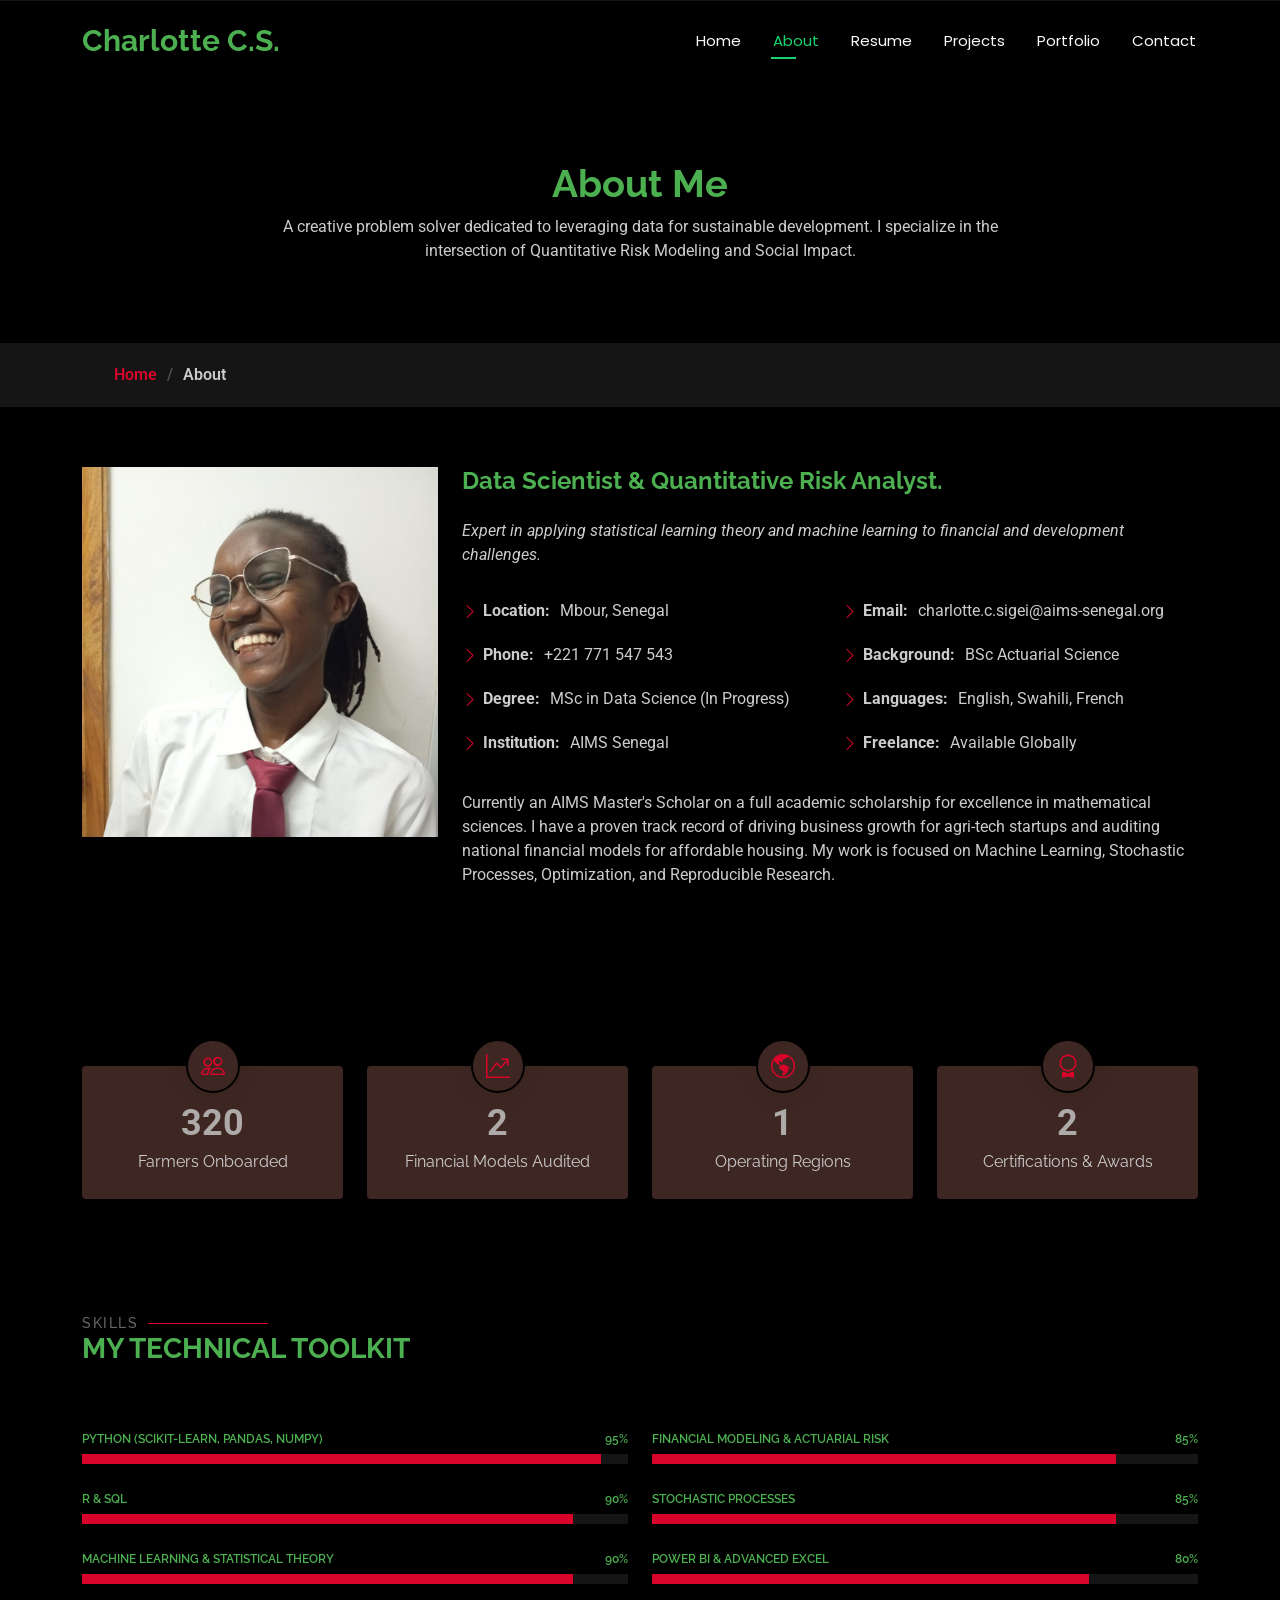
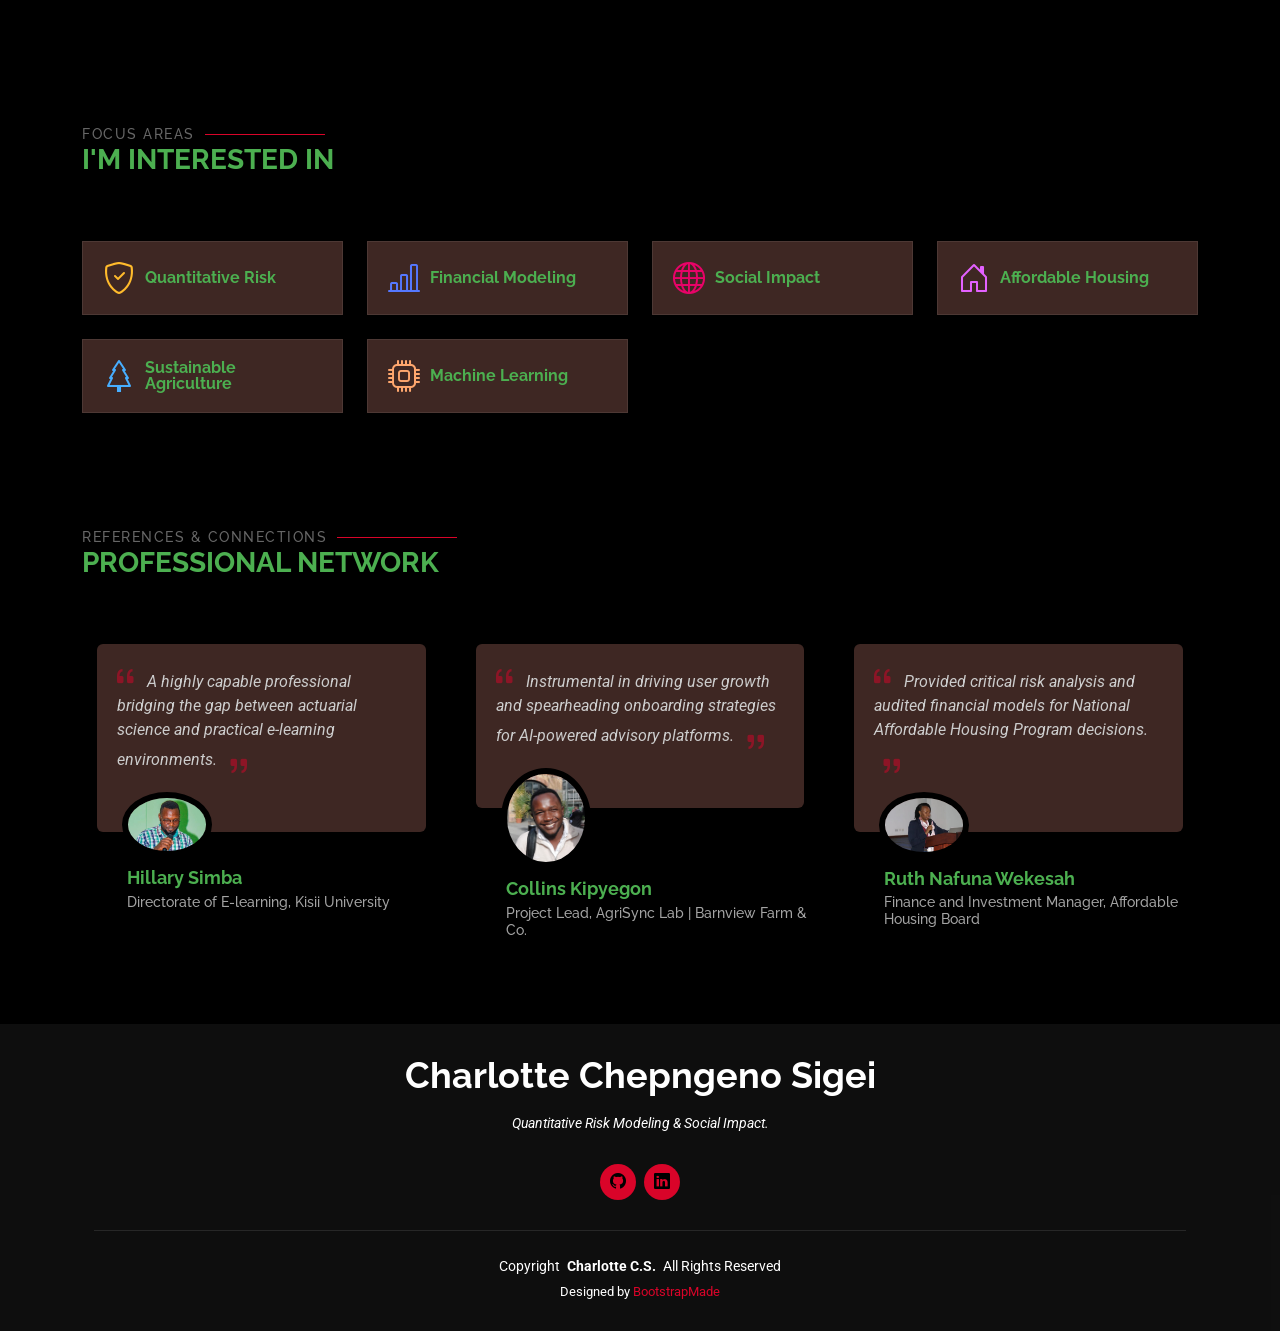
==== about.html @ 88899342 "Final portfolio deployment" ====
<!DOCTYPE html>
<html lang="en">

<head>
  <meta charset="utf-8">
  <meta content="width=device-width, initial-scale=1.0" name="viewport">
  <title>About - Charlotte Chepngeno Sigei</title>
  <meta name="description" content="Portfolio and resume of Charlotte Chepngeno Sigei. Quantitative Risk Modeling and Social Impact.">
  <meta name="keywords" content="Data Scientist, Quantitative Risk Analyst, Actuarial Professional, AIMS, Machine Learning">

  <link href="assets/img/favicon.png" rel="icon">
  <link href="assets/img/apple-touch-icon.png" rel="apple-touch-icon">

  <link href="https://fonts.googleapis.com" rel="preconnect">
  <link href="https://fonts.gstatic.com" rel="preconnect" crossorigin>
  <link href="https://fonts.googleapis.com/css2?family=Roboto:ital,wght@0,100;0,300;0,400;0,500;0,700;0,900;1,100;1,300;1,400;1,500;1,700;1,900&family=Poppins:ital,wght@0,100;0,200;0,300;0,400;0,500;0,600;0,700;0,800;0,900;1,100;1,200;1,300;1,400;1,500;1,600;1,700;1,800;1,900&family=Raleway:ital,wght@0,100;0,200;0,300;0,400;0,500;0,600;0,700;0,800;0,900;1,100;1,200;1,300;1,400;1,500;1,600;1,700;1,800;1,900&display=swap" rel="stylesheet">

  <link href="assets/vendor/bootstrap/css/bootstrap.min.css" rel="stylesheet">
  <link href="assets/vendor/bootstrap-icons/bootstrap-icons.css" rel="stylesheet">
  <link href="assets/vendor/aos/aos.css" rel="stylesheet">
  <link href="assets/vendor/swiper/swiper-bundle.min.css" rel="stylesheet">
  <link href="assets/vendor/glightbox/css/glightbox.min.css" rel="stylesheet">

  <link href="assets/css/main.css" rel="stylesheet">
</head>

<body class="about-page">

  <header id="header" class="header d-flex align-items-center fixed-top">
    <div class="container-fluid container-xl position-relative d-flex align-items-center justify-content-between">

      <a href="index.html" class="logo d-flex align-items-center">
        <h1 class="sitename">Charlotte C.S.</h1>
      </a>

      <nav id="navmenu" class="navmenu">
        <ul>
          <li><a href="index.html">Home</a></li>
          <li><a href="about.html" class="active">About</a></li>
          <li><a href="resume.html">Resume</a></li>
          <li><a href="services.html">Projects</a></li>
          <li><a href="portfolio.html">Portfolio</a></li>
          <li><a href="contact.html">Contact</a></li>
        </ul>
        <i class="mobile-nav-toggle d-xl-none bi bi-list"></i>
      </nav>

    </div>
  </header>

  <main class="main">

    <div class="page-title" data-aos="fade">
      <div class="heading">
        <div class="container">
          <div class="row d-flex justify-content-center text-center">
            <div class="col-lg-8">
              <h1>About Me</h1>
              <p class="mb-0">A creative problem solver dedicated to leveraging data for sustainable development. I specialize in the intersection of Quantitative Risk Modeling and Social Impact.</p>
            </div>
          </div>
        </div>
      </div>
      <nav class="breadcrumbs">
        <div class="container">
          <ol>
            <li><a href="index.html">Home</a></li>
            <li class="current">About</li>
          </ol>
        </div>
      </nav>
    </div><section id="about" class="about section">

      <div class="container" data-aos="fade-up" data-aos-delay="100">

        <div class="row gy-4 justify-content-center">
          <div class="col-lg-4">
            <img src="assets/img/profile.jpeg" class="img-fluid" alt="Charlotte Chepngeno Sigei">
          </div>
          <div class="col-lg-8 content">
            <h2>Data Scientist &amp; Quantitative Risk Analyst.</h2>
            <p class="fst-italic py-3">
              Expert in applying statistical learning theory and machine learning to financial and development challenges.
            </p>
            <div class="row">
              <div class="col-lg-6">
                <ul>
                  <li><i class="bi bi-chevron-right"></i> <strong>Location:</strong> <span>Mbour, Senegal</span></li>
                  <li><i class="bi bi-chevron-right"></i> <strong>Phone:</strong> <span>+221 771 547 543</span></li>
                  <li><i class="bi bi-chevron-right"></i> <strong>Degree:</strong> <span>MSc in Data Science (In Progress)</span></li>
                  <li><i class="bi bi-chevron-right"></i> <strong>Institution:</strong> <span>AIMS Senegal</span></li>
                </ul>
              </div>
              <div class="col-lg-6">
                <ul>
                  <li><i class="bi bi-chevron-right"></i> <strong>Email:</strong> <span>charlotte.c.sigei@aims-senegal.org</span></li>
                  <li><i class="bi bi-chevron-right"></i> <strong>Background:</strong> <span>BSc Actuarial Science</span></li>
                  <li><i class="bi bi-chevron-right"></i> <strong>Languages:</strong> <span>English, Swahili, French</span></li>
                  <li><i class="bi bi-chevron-right"></i> <strong>Freelance:</strong> <span>Available Globally</span></li>
                </ul>
              </div>
            </div>
            <p class="py-3">
              Currently an AIMS Master's Scholar on a full academic scholarship for excellence in mathematical sciences. I have a proven track record of driving business growth for agri-tech startups and auditing national financial models for affordable housing. My work is focused on Machine Learning, Stochastic Processes, Optimization, and Reproducible Research.
            </p>
          </div>
        </div>

      </div>

    </section><section id="stats" class="stats section">

      <div class="container" data-aos="fade-up" data-aos-delay="100">

        <div class="row gy-4">

          <div class="col-lg-3 col-md-6 d-flex flex-column align-items-center">
            <i class="bi bi-people"></i>
            <div class="stats-item">
              <span data-purecounter-start="0" data-purecounter-end="450" data-purecounter-duration="1" class="purecounter"></span>
              <p>Farmers Onboarded</p>
            </div>
          </div><div class="col-lg-3 col-md-6 d-flex flex-column align-items-center">
            <i class="bi bi-graph-up-arrow"></i>
            <div class="stats-item">
              <span data-purecounter-start="0" data-purecounter-end="3" data-purecounter-duration="1" class="purecounter"></span>
              <p>Financial Models Audited</p>
            </div>
          </div><div class="col-lg-3 col-md-6 d-flex flex-column align-items-center">
            <i class="bi bi-globe-americas"></i>
            <div class="stats-item">
              <span data-purecounter-start="0" data-purecounter-end="2" data-purecounter-duration="1" class="purecounter"></span>
              <p>Operating Regions</p>
            </div>
          </div><div class="col-lg-3 col-md-6 d-flex flex-column align-items-center">
            <i class="bi bi-award"></i>
            <div class="stats-item">
              <span data-purecounter-start="0" data-purecounter-end="3" data-purecounter-duration="1" class="purecounter"></span>
              <p>Certifications & Awards</p>
            </div>
          </div></div>

      </div>

    </section><section id="skills" class="skills section">

      <div class="container section-title" data-aos="fade-up">
        <h2>Skills</h2>
        <div><span>My Technical</span> <span class="description-title">Toolkit</span></div>
      </div><div class="container" data-aos="fade-up" data-aos-delay="100">

        <div class="row skills-content skills-animation">

          <div class="col-lg-6">

            <div class="progress">
              <span class="skill"><span>Python (Scikit-learn, Pandas, NumPy)</span> <i class="val">95%</i></span>
              <div class="progress-bar-wrap">
                <div class="progress-bar" role="progressbar" aria-valuenow="95" aria-valuemin="0" aria-valuemax="100"></div>
              </div>
            </div><div class="progress">
              <span class="skill"><span>R & SQL</span> <i class="val">90%</i></span>
              <div class="progress-bar-wrap">
                <div class="progress-bar" role="progressbar" aria-valuenow="90" aria-valuemin="0" aria-valuemax="100"></div>
              </div>
            </div><div class="progress">
              <span class="skill"><span>Machine Learning & Statistical Theory</span> <i class="val">90%</i></span>
              <div class="progress-bar-wrap">
                <div class="progress-bar" role="progressbar" aria-valuenow="90" aria-valuemin="0" aria-valuemax="100"></div>
              </div>
            </div></div>

          <div class="col-lg-6">

            <div class="progress">
              <span class="skill"><span>Financial Modeling & Actuarial Risk</span> <i class="val">85%</i></span>
              <div class="progress-bar-wrap">
                <div class="progress-bar" role="progressbar" aria-valuenow="85" aria-valuemin="0" aria-valuemax="100"></div>
              </div>
            </div><div class="progress">
              <span class="skill"><span>Stochastic Processes</span> <i class="val">85%</i></span>
              <div class="progress-bar-wrap">
                <div class="progress-bar" role="progressbar" aria-valuenow="85" aria-valuemin="0" aria-valuemax="100"></div>
              </div>
            </div><div class="progress">
              <span class="skill"><span>Power BI & Advanced Excel</span> <i class="val">80%</i></span>
              <div class="progress-bar-wrap">
                <div class="progress-bar" role="progressbar" aria-valuenow="80" aria-valuemin="0" aria-valuemax="100"></div>
              </div>
            </div></div>

        </div>

      </div>

    </section><section id="interests" class="interests section">

      <div class="container section-title" data-aos="fade-up">
        <h2>Focus Areas</h2>
        <div><span>I'm</span> <span class="description-title">interested in</span></div>
      </div><div class="container">

        <div class="row gy-4">

          <div class="col-lg-3 col-md-4" data-aos="fade-up" data-aos-delay="100">
            <div class="features-item">
              <i class="bi bi-shield-check" style="color: #ffbb2c;"></i>
              <h3>Quantitative Risk</h3>
            </div>
          </div><div class="col-lg-3 col-md-4" data-aos="fade-up" data-aos-delay="200">
            <div class="features-item">
              <i class="bi bi-bar-chart-line" style="color: #5578ff;"></i>
              <h3>Financial Modeling</h3>
            </div>
          </div><div class="col-lg-3 col-md-4" data-aos="fade-up" data-aos-delay="300">
            <div class="features-item">
              <i class="bi bi-globe" style="color: #e80368;"></i>
              <h3>Social Impact</h3>
            </div>
          </div><div class="col-lg-3 col-md-4" data-aos="fade-up" data-aos-delay="400">
            <div class="features-item">
              <i class="bi bi-house-door" style="color: #e361ff;"></i>
              <h3>Affordable Housing</h3>
            </div>
          </div><div class="col-lg-3 col-md-4" data-aos="fade-up" data-aos-delay="500">
            <div class="features-item">
              <i class="bi bi-tree" style="color: #47aeff;"></i>
              <h3>Sustainable Agriculture</h3>
            </div>
          </div><div class="col-lg-3 col-md-4" data-aos="fade-up" data-aos-delay="600">
            <div class="features-item">
              <i class="bi bi-cpu" style="color: #ffa76e;"></i>
              <h3>Machine Learning</h3>
            </div>
          </div></div>

      </div>

    </section><section id="testimonials" class="testimonials section">

      <div class="container section-title" data-aos="fade-up">
        <h2>References & Connections</h2>
        <div><span>Professional</span> <span class="description-title">Network</span></div>
      </div><div class="container" data-aos="fade-up" data-aos-delay="100">

        <div class="swiper init-swiper" data-speed="600" data-delay="5000">
          <script type="application/json" class="swiper-config">
            {
              "loop": true,
              "speed": 600,
              "autoplay": {
                "delay": 5000
              },
              "slidesPerView": "auto",
              "pagination": {
                "el": ".swiper-pagination",
                "type": "bullets",
                "clickable": true
              },
              "breakpoints": {
                "320": {
                  "slidesPerView": 1,
                  "spaceBetween": 40
                },
                "1200": {
                  "slidesPerView": 3,
                  "spaceBetween": 20
                }
              }
            }
          </script>
          <div class="swiper-wrapper">

            <div class="swiper-slide">
              <div class="testimonial-item">
                <p>
                  <i class=" bi bi-quote quote-icon-left"></i>
                  <span>A highly capable professional bridging the gap between actuarial science and practical e-learning environments.</span>
                  <i class="bi bi-quote quote-icon-right"></i>
                </p>
                <img src="assets/img/person/person-m-9.jpeg" class="testimonial-img" alt="">
                <h3>Hillary Simba</h3>
                <h4>Directorate of E-learning, Kisii University</h4>
              </div>
            </div><div class="swiper-slide">
              <div class="testimonial-item">
                <p>
                  <i class="bi bi-quote quote-icon-left"></i>
                  <span>Instrumental in driving user growth and spearheading onboarding strategies for AI-powered advisory platforms.</span>
                  <i class="bi bi-quote quote-icon-right"></i>
                </p>
                <img src="assets/img/person/person-m-12.jpeg" class="testimonial-img" alt="">
                <h3>Collins Kipyegon</h3>
                <h4>Project Lead, AgriSync Lab | Barnview Farm & Co.</h4>
              </div>
            </div><div class="swiper-slide">
              <div class="testimonial-item">
                <p>
                  <i class="bi bi-quote quote-icon-left"></i>
                  <span>Provided critical risk analysis and audited financial models for National Affordable Housing Program decisions.</span>
                  <i class="bi bi-quote quote-icon-right"></i>
                </p>
                <img src="assets/img/person/person-f-5.jpeg" class="testimonial-img" alt="">
                <h3>Ruth Nafuna Wekesah</h3>
                <h4>Finance and Investment Manager, Affordable Housing Board</h4>
              </div>
            </div></div>
          <div class="swiper-pagination"></div>
        </div>

      </div>

    </section></main>

  <footer id="footer" class="footer dark-background">
    <div class="container">
      <h3 class="sitename">Charlotte Chepngeno Sigei</h3>
      <p>Quantitative Risk Modeling & Social Impact.</p>
      <div class="social-links d-flex justify-content-center">
        <a href="https://github.com/Ccspoet"><i class="bi bi-github"></i></a>
        <a href="https://www.linkedin.com/in/charlotte-sigey-aa377a254/"><i class="bi bi-linkedin"></i></a>
      </div>
      <div class="container">
        <div class="copyright">
          <span>Copyright</span> <strong class="px-1 sitename">Charlotte C.S.</strong> <span>All Rights Reserved</span>
        </div>
        <div class="credits">
          Designed by <a href="https://bootstrapmade.com/">BootstrapMade</a>
        </div>
      </div>
    </div>
  </footer>

  <a href="#" id="scroll-top" class="scroll-top d-flex align-items-center justify-content-center"><i class="bi bi-arrow-up-short"></i></a>

  <div id="preloader"></div>

  <script src="assets/vendor/bootstrap/js/bootstrap.bundle.min.js"></script>
  <script src="assets/vendor/php-email-form/validate.js"></script>
  <script src="assets/vendor/aos/aos.js"></script>
  <script src="assets/vendor/typed.js/typed.umd.js"></script>
  <script src="assets/vendor/purecounter/purecounter_vanilla.js"></script>
  <script src="assets/vendor/waypoints/noframework.waypoints.js"></script>
  <script src="assets/vendor/swiper/swiper-bundle.min.js"></script>
  <script src="assets/vendor/glightbox/js/glightbox.min.js"></script>
  <script src="assets/vendor/imagesloaded/imagesloaded.pkgd.min.js"></script>
  <script src="assets/vendor/isotope-layout/isotope.pkgd.min.js"></script>

  <script src="assets/js/main.js"></script>

</body>

</html>
---- assets/css/main.css ----
/**
* Template Name: Personal
* Template URL: https://bootstrapmade.com/personal-free-resume-bootstrap-template/
* Updated: Mar 05 2025 with Bootstrap v5.3.3
* Author: BootstrapMade.com
* License: https://bootstrapmade.com/license/
*/

/*--------------------------------------------------------------
# Font & Color Variables
# Help: https://bootstrapmade.com/color-system/
--------------------------------------------------------------*/
/* Fonts */
:root {
  --default-font: "Roboto",  system-ui, -apple-system, "Segoe UI", Roboto, "Helvetica Neue", Arial, "Noto Sans", "Liberation Sans", sans-serif, "Apple Color Emoji", "Segoe UI Emoji", "Segoe UI Symbol", "Noto Color Emoji";
  --heading-font: "Raleway",  sans-serif;
  --nav-font: "Poppins",  sans-serif;
}

/* Global Colors - The following color variables are used throughout the website. Updating them here will change the color scheme of the entire website */
:root { 
  --background-color: #000000; /* Black: Deep background for the entire site */
  --default-color: #cccccc; /* Light Grey: Crisp, readable paragraph text */
  --heading-color: #4caf50; /* Green: Vibrant titles and subheadings */
  --accent-color: #d90429; /* Red: High-energy color for links, icons, and buttons */
  --surface-color: #3e2723; /* Dark Brown: Earthy background for boxed elements and cards */
  --contrast-color: #000000; /* Black: Ensures text inside your red buttons is readable */
}

/* Nav Menu Colors - The following color variables are used specifically for the navigation menu. They are separate from the global colors to allow for more customization options */
:root {
  --nav-color: #fafafa;  /* The default color of the main navmenu links */
  --nav-hover-color: #18d26e; /* Applied to main navmenu links when they are hovered over or active */
  --nav-mobile-background-color: #1a1a1a; /* Used as the background color for mobile navigation menu */
  --nav-dropdown-background-color: #1a1a1a; /* Used as the background color for dropdown items that appear when hovering over primary navigation items */
  --nav-dropdown-color: #fafafa; /* Used for navigation links of the dropdown items in the navigation menu. */
  --nav-dropdown-hover-color: #18d26e; /* Similar to --nav-hover-color, this color is applied to dropdown navigation links when they are hovered over. */
}

/* Color Presets - These classes override global colors when applied to any section or element, providing reuse of the sam color scheme. */

.light-background {
  --background-color: #1a1a1a;
  --surface-color: #343434;
}

.dark-background {
  --background-color: rgba(15, 15, 15, 0.975);
  --default-color: #ffffff;
  --heading-color: #ffffff;
  --surface-color: #292929f9;
  --contrast-color: #000000;
}

/* Smooth scroll */
:root {
  scroll-behavior: smooth;
}

/*--------------------------------------------------------------
# General Styling & Shared Classes
--------------------------------------------------------------*/
body {
  color: var(--default-color);
  background-color: var(--background-color);
  font-family: var(--default-font);
}

a {
  color: var(--accent-color);
  text-decoration: none;
  transition: 0.3s;
}

a:hover {
  color: color-mix(in srgb, var(--accent-color), transparent 25%);
  text-decoration: none;
}

h1,
h2,
h3,
h4,
h5,
h6 {
  color: var(--heading-color);
  font-family: var(--heading-font);
}

/* PHP Email Form Messages
------------------------------*/
.php-email-form .error-message {
  display: none;
  background: #df1529;
  color: #ffffff;
  text-align: left;
  padding: 15px;
  margin-bottom: 24px;
  font-weight: 600;
}

.php-email-form .sent-message {
  display: none;
  color: #ffffff;
  background: #059652;
  text-align: center;
  padding: 15px;
  margin-bottom: 24px;
  font-weight: 600;
}

.php-email-form .loading {
  display: none;
  background: var(--surface-color);
  text-align: center;
  padding: 15px;
  margin-bottom: 24px;
}

.php-email-form .loading:before {
  content: "";
  display: inline-block;
  border-radius: 50%;
  width: 24px;
  height: 24px;
  margin: 0 10px -6px 0;
  border: 3px solid var(--accent-color);
  border-top-color: var(--surface-color);
  animation: php-email-form-loading 1s linear infinite;
}

@keyframes php-email-form-loading {
  0% {
    transform: rotate(0deg);
  }

  100% {
    transform: rotate(360deg);
  }
}

/*--------------------------------------------------------------
# Global Header
--------------------------------------------------------------*/
.header {
  --background-color: rgba(0, 0, 0, 0);
  color: var(--default-color);
  background-color: var(--background-color);
  padding: 15px 0;
  transition: all 0.5s;
  z-index: 997;
}

.header .logo {
  line-height: 1;
}

.header .logo img {
  max-height: 32px;
  margin-right: 8px;
}

.header .logo h1 {
  font-size: 30px;
  margin: 0;
  font-weight: 700;
  color: var(--heading-color);
}

.scrolled .header {
  box-shadow: 0px 0 18px rgba(0, 0, 0, 0.1);
}

/* Global Header on Scroll
------------------------------*/
.scrolled .header {
  --background-color: rgba(0, 0, 0, 0.8);
}

/*--------------------------------------------------------------
# Navigation Menu
--------------------------------------------------------------*/
/* Desktop Navigation */
@media (min-width: 1200px) {
  .navmenu {
    padding: 0;
  }

  .navmenu ul {
    margin: 0;
    padding: 0;
    display: flex;
    list-style: none;
    align-items: center;
  }

  .navmenu li {
    position: relative;
  }

  .navmenu>ul>li {
    white-space: nowrap;
    padding: 15px 14px;
  }

  .navmenu>ul>li:last-child {
    padding-right: 0;
  }

  .navmenu a,
  .navmenu a:focus {
    color: var(--nav-color);
    font-size: 15px;
    padding: 0 2px;
    font-family: var(--nav-font);
    font-weight: 400;
    display: flex;
    align-items: center;
    justify-content: space-between;
    white-space: nowrap;
    transition: 0.3s;
    position: relative;
  }

  .navmenu a i,
  .navmenu a:focus i {
    font-size: 12px;
    line-height: 0;
    margin-left: 5px;
    transition: 0.3s;
  }

  .navmenu>ul>li>a:before {
    content: "";
    position: absolute;
    height: 2px;
    bottom: -6px;
    left: 0;
    background-color: var(--nav-hover-color);
    visibility: hidden;
    width: 0px;
    transition: all 0.3s ease-in-out 0s;
  }

  .navmenu a:hover:before,
  .navmenu li:hover>a:before,
  .navmenu .active:before {
    visibility: visible;
    width: 25px;
  }

  .navmenu li:hover>a,
  .navmenu .active,
  .navmenu .active:focus {
    color: var(--nav-hover-color);
  }

  .navmenu .dropdown ul {
    margin: 0;
    padding: 10px 0;
    background: var(--nav-dropdown-background-color);
    display: block;
    position: absolute;
    visibility: hidden;
    left: 14px;
    top: 130%;
    opacity: 0;
    transition: 0.3s;
    border-radius: 4px;
    z-index: 99;
    box-shadow: 0px 0px 30px rgba(0, 0, 0, 0.1);
  }

  .navmenu .dropdown ul li {
    min-width: 200px;
  }

  .navmenu .dropdown ul a {
    padding: 10px 20px;
    font-size: 15px;
    text-transform: none;
    color: var(--nav-dropdown-color);
  }

  .navmenu .dropdown ul a i {
    font-size: 12px;
  }

  .navmenu .dropdown ul a:hover,
  .navmenu .dropdown ul .active:hover,
  .navmenu .dropdown ul li:hover>a {
    color: var(--nav-dropdown-hover-color);
  }

  .navmenu .dropdown:hover>ul {
    opacity: 1;
    top: 100%;
    visibility: visible;
  }

  .navmenu .dropdown .dropdown ul {
    top: 0;
    left: -90%;
    visibility: hidden;
  }

  .navmenu .dropdown .dropdown:hover>ul {
    opacity: 1;
    top: 0;
    left: -100%;
    visibility: visible;
  }
}

/* Mobile Navigation */
@media (max-width: 1199px) {
  .mobile-nav-toggle {
    color: var(--nav-color);
    font-size: 28px;
    line-height: 0;
    margin-right: 10px;
    cursor: pointer;
    transition: color 0.3s;
  }

  .navmenu {
    padding: 0;
    z-index: 9997;
  }

  .navmenu ul {
    display: none;
    list-style: none;
    position: absolute;
    inset: 60px 20px 20px 20px;
    padding: 10px 0;
    margin: 0;
    border-radius: 6px;
    background-color: var(--nav-mobile-background-color);
    border: 1px solid color-mix(in srgb, var(--default-color), transparent 90%);
    box-shadow: none;
    overflow-y: auto;
    transition: 0.3s;
    z-index: 9998;
  }

  .navmenu a,
  .navmenu a:focus {
    color: var(--nav-dropdown-color);
    padding: 10px 20px;
    font-family: var(--nav-font);
    font-size: 17px;
    font-weight: 500;
    display: flex;
    align-items: center;
    justify-content: space-between;
    white-space: nowrap;
    transition: 0.3s;
  }

  .navmenu a i,
  .navmenu a:focus i {
    font-size: 12px;
    line-height: 0;
    margin-left: 5px;
    width: 30px;
    height: 30px;
    display: flex;
    align-items: center;
    justify-content: center;
    border-radius: 50%;
    transition: 0.3s;
    background-color: color-mix(in srgb, var(--accent-color), transparent 90%);
  }

  .navmenu a i:hover,
  .navmenu a:focus i:hover {
    background-color: var(--accent-color);
    color: var(--contrast-color);
  }

  .navmenu a:hover,
  .navmenu .active,
  .navmenu .active:focus {
    color: var(--nav-dropdown-hover-color);
  }

  .navmenu .active i,
  .navmenu .active:focus i {
    background-color: var(--accent-color);
    color: var(--contrast-color);
    transform: rotate(180deg);
  }

  .navmenu .dropdown ul {
    position: static;
    display: none;
    z-index: 99;
    padding: 10px 0;
    margin: 10px 20px;
    background-color: var(--nav-dropdown-background-color);
    transition: all 0.5s ease-in-out;
  }

  .navmenu .dropdown ul ul {
    background-color: rgba(33, 37, 41, 0.1);
  }

  .navmenu .dropdown>.dropdown-active {
    display: block;
    background-color: rgba(33, 37, 41, 0.03);
  }

  .mobile-nav-active {
    overflow: hidden;
  }

  .mobile-nav-active .mobile-nav-toggle {
    color: #fff;
    position: absolute;
    font-size: 32px;
    top: 15px;
    right: 15px;
    margin-right: 0;
    z-index: 9999;
  }

  .mobile-nav-active .navmenu {
    position: fixed;
    overflow: hidden;
    inset: 0;
    background: rgba(33, 37, 41, 0.8);
    transition: 0.3s;
  }

  .mobile-nav-active .navmenu>ul {
    display: block;
  }
}

/*--------------------------------------------------------------
# Global Footer
--------------------------------------------------------------*/
.footer {
  color: var(--default-color);
  background-color: var(--background-color);
  font-size: 14px;
  text-align: center;
  padding: 30px 0;
  position: relative;
}

.footer h3 {
  font-size: 36px;
  font-weight: 700;
  position: relative;
  padding: 0;
  margin: 0 0 15px 0;
}

.footer p {
  font-size: 15;
  font-style: italic;
  padding: 0;
  margin: 0 0 30px 0;
}

.footer .social-links {
  margin: 0 0 30px 0;
}

.footer .social-links a {
  font-size: 16px;
  display: flex;
  align-items: center;
  justify-content: center;
  background: var(--accent-color);
  color: var(--contrast-color);
  line-height: 1;
  margin: 0 4px;
  border-radius: 50%;
  text-align: center;
  width: 36px;
  height: 36px;
  transition: 0.3s;
}

.footer .social-links a:hover {
  background: color-mix(in srgb, var(--accent-color), transparent 20%);
  text-decoration: none;
}

.footer .copyright {
  padding-top: 25px;
  border-top: 1px solid color-mix(in srgb, var(--default-color), transparent 90%);
}

.footer .credits {
  font-size: 13px;
  padding-top: 5px;
}

/*--------------------------------------------------------------
# Preloader
--------------------------------------------------------------*/
#preloader {
  position: fixed;
  inset: 0;
  z-index: 999999;
  overflow: hidden;
  background: var(--background-color);
  transition: all 0.6s ease-out;
}

#preloader:before {
  content: "";
  position: fixed;
  top: calc(50% - 30px);
  left: calc(50% - 30px);
  border: 6px solid #ffffff;
  border-color: var(--accent-color) transparent var(--accent-color) transparent;
  border-radius: 50%;
  width: 60px;
  height: 60px;
  animation: animate-preloader 1.5s linear infinite;
}

@keyframes animate-preloader {
  0% {
    transform: rotate(0deg);
  }

  100% {
    transform: rotate(360deg);
  }
}

/*--------------------------------------------------------------
# Scroll Top Button
--------------------------------------------------------------*/
.scroll-top {
  position: fixed;
  visibility: hidden;
  opacity: 0;
  right: 15px;
  bottom: -15px;
  z-index: 99999;
  background-color: var(--accent-color);
  width: 44px;
  height: 44px;
  border-radius: 50px;
  transition: all 0.4s;
}

.scroll-top i {
  font-size: 24px;
  color: var(--contrast-color);
  line-height: 0;
}

.scroll-top:hover {
  background-color: color-mix(in srgb, var(--accent-color), transparent 20%);
  color: var(--contrast-color);
}

.scroll-top.active {
  visibility: visible;
  opacity: 1;
  bottom: 15px;
}

/*--------------------------------------------------------------
# Disable aos animation delay on mobile devices
--------------------------------------------------------------*/
@media screen and (max-width: 768px) {
  [data-aos-delay] {
    transition-delay: 0 !important;
  }
}

/*--------------------------------------------------------------
# Global Page Titles & Breadcrumbs
--------------------------------------------------------------*/
.page-title {
  color: var(--default-color);
  background-color: var(--background-color);
  position: relative;
}

.page-title .heading {
  padding: 160px 0 80px 0;
  border-top: 1px solid color-mix(in srgb, var(--default-color), transparent 90%);
}

.page-title .heading h1 {
  font-size: 38px;
  font-weight: 700;
}

.page-title nav {
  background-color: color-mix(in srgb, var(--default-color), transparent 90%);
  padding: 20px 0;
}

.page-title nav ol {
  display: flex;
  flex-wrap: wrap;
  list-style: none;
  margin: 0;
  font-size: 16px;
  font-weight: 600;
}

.page-title nav ol li+li {
  padding-left: 10px;
}

.page-title nav ol li+li::before {
  content: "/";
  display: inline-block;
  padding-right: 10px;
  color: color-mix(in srgb, var(--default-color), transparent 70%);
}

/*--------------------------------------------------------------
# Global Sections
--------------------------------------------------------------*/
section,
.section {
  color: var(--default-color);
  background-color: var(--background-color);
  padding: 60px 0;
  scroll-margin-top: 100px;
  overflow: clip;
}

@media (max-width: 1199px) {

  section,
  .section {
    scroll-margin-top: 66px;
  }
}

/*--------------------------------------------------------------
# Global Section Titles
--------------------------------------------------------------*/
.section-title {
  padding-bottom: 60px;
  position: relative;
}

.section-title h2 {
  font-size: 14px;
  font-weight: 500;
  padding: 0;
  line-height: 1px;
  margin: 0;
  letter-spacing: 1.5px;
  text-transform: uppercase;
  color: color-mix(in srgb, var(--default-color), transparent 50%);
  position: relative;
}

.section-title h2::after {
  content: "";
  width: 120px;
  height: 1px;
  display: inline-block;
  background: var(--accent-color);
  margin: 4px 10px;
}

.section-title div {
  color: var(--heading-color);
  margin: 0;
  margin: 0;
  font-size: 28px;
  font-weight: 700;
  text-transform: uppercase;
  font-family: var(--heading-font);
}

/*--------------------------------------------------------------
# Hero Section
--------------------------------------------------------------*/
.hero {
  width: 100%;
  min-height: 100vh;
  position: relative;
  padding: 80px 0;
  display: flex;
  align-items: center;
  justify-content: center;
}

.hero img {
  position: absolute;
  inset: 0;
  display: block;
  width: 100%;
  height: 100%;
  object-fit: cover;
  z-index: 1;
}

.hero .container {
  position: relative;
  z-index: 3;
}

.hero h2 {
  margin: 0;
  font-size: 64px;
  font-weight: 700;
}

.hero p {
  margin: 5px 0 0 0;
  font-size: 26px;
}

.hero p span {
  letter-spacing: 1px;
  border-bottom: 2px solid var(--accent-color);
}

.hero .social-links {
  margin-top: 25px;
}

.hero .social-links a {
  background-color: color-mix(in srgb, var(--default-color), transparent 90%);
  color: var(--default-color);
  font-size: 14px;
  width: 40px;
  height: 40px;
  border-radius: 50px;
  display: inline-flex;
  align-items: center;
  justify-content: center;
  margin-right: 20px;
  transition: 0.3s;
}

.hero .social-links a:hover {
  background-color: var(--accent-color);
}

@media (max-width: 768px) {
  .hero h2 {
    font-size: 32px;
  }

  .hero p {
    font-size: 20px;
  }
}

/*--------------------------------------------------------------
# About Section
--------------------------------------------------------------*/
.about .content h2 {
  font-weight: 700;
  font-size: 24px;
}

.about .content ul {
  list-style: none;
  padding: 0;
}

.about .content ul li {
  margin-bottom: 20px;
  display: flex;
  align-items: center;
}

.about .content ul strong {
  margin-right: 10px;
}

.about .content ul i {
  font-size: 16px;
  margin-right: 5px;
  color: var(--accent-color);
  line-height: 0;
}

/*--------------------------------------------------------------
# Stats Section
--------------------------------------------------------------*/
.stats i {
  background-color: var(--surface-color);
  color: var(--accent-color);
  box-shadow: 0px 2px 25px rgba(0, 0, 0, 0.1);
  width: 54px;
  height: 54px;
  font-size: 24px;
  border-radius: 50px;
  border: 2px solid var(--background-color);
  display: inline-flex;
  align-items: center;
  justify-content: center;
  position: relative;
  z-index: 1;
}

.stats .stats-item {
  background-color: var(--surface-color);
  margin-top: -27px;
  padding: 30px 30px 25px 30px;
  width: 100%;
  position: relative;
  text-align: center;
  box-shadow: 0px 2px 35px rgba(0, 0, 0, 0.1);
  border-radius: 4px;
  z-index: 0;
}

.stats .stats-item span {
  font-size: 36px;
  display: block;
  font-weight: 700;
  color: color-mix(in srgb, var(--default-color), transparent 20%);
}

.stats .stats-item p {
  padding: 0;
  margin: 0;
  font-family: var(--heading-font);
  font-size: 16px;
}

/*--------------------------------------------------------------
# Skills Section
--------------------------------------------------------------*/
.skills .progress {
  height: 60px;
  display: block;
  background: none;
  border-radius: 0;
}

.skills .progress .skill {
  color: var(--heading-color);
  padding: 0;
  margin: 0 0 6px 0;
  text-transform: uppercase;
  display: block;
  font-weight: 600;
  font-family: var(--heading-font);
}

.skills .progress .skill .val {
  float: right;
  font-style: normal;
}

.skills .progress-bar-wrap {
  background: color-mix(in srgb, var(--default-color), transparent 90%);
  height: 10px;
}

.skills .progress-bar {
  width: 1px;
  height: 10px;
  transition: 0.9s;
  background-color: var(--accent-color);
}

/*--------------------------------------------------------------
# Interests Section
--------------------------------------------------------------*/
.interests .features-item {
  background-color: var(--surface-color);
  display: flex;
  align-items: center;
  padding: 20px;
  transition: 0.3s;
  border: 1px solid color-mix(in srgb, var(--default-color), transparent 90%);
  position: relative;
}

.interests .features-item i {
  font-size: 32px;
  padding-right: 10px;
  line-height: 0;
}

.interests .features-item h3 {
  font-weight: 700;
  margin: 0;
  padding: 0;
  line-height: 1;
  font-size: 16px;
}

.interests .features-item h3 a {
  color: var(--heading-color);
  transition: 0.3s;
}

.interests .features-item:hover {
  border-color: var(--accent-color);
}

.interests .features-item:hover h3 a {
  color: var(--accent-color);
}

/*--------------------------------------------------------------
# Testimonials Section
--------------------------------------------------------------*/
.testimonials .testimonials-carousel,
.testimonials .testimonials-slider {
  overflow: hidden;
}

.testimonials .testimonial-item {
  box-sizing: content-box;
  min-height: 320px;
}

.testimonials .testimonial-item .testimonial-img {
  width: 90px;
  border-radius: 50%;
  margin: -40px 0 0 40px;
  position: relative;
  z-index: 2;
  border: 6px solid var(--background-color);
}

.testimonials .testimonial-item h3 {
  font-size: 18px;
  font-weight: bold;
  margin: 10px 0 5px 45px;
}

.testimonials .testimonial-item h4 {
  font-size: 14px;
  color: color-mix(in srgb, var(--default-color), transparent 20%);
  margin: 0 0 0 45px;
}

.testimonials .testimonial-item .quote-icon-left,
.testimonials .testimonial-item .quote-icon-right {
  color: color-mix(in srgb, var(--accent-color), transparent 50%);
  font-size: 26px;
  line-height: 0;
}

.testimonials .testimonial-item .quote-icon-left {
  display: inline-block;
  left: -5px;
  position: relative;
}

.testimonials .testimonial-item .quote-icon-right {
  display: inline-block;
  right: -5px;
  position: relative;
  top: 10px;
  transform: scale(-1, -1);
}

.testimonials .testimonial-item p {
  font-style: italic;
  margin: 0 15px 0 15px;
  padding: 20px 20px 60px 20px;
  background: var(--surface-color);
  border-radius: 6px;
  position: relative;
  z-index: 1;
}

.testimonials .swiper-wrapper {
  height: auto;
}

.testimonials .swiper-pagination {
  margin-top: 20px;
  position: relative;
}

.testimonials .swiper-pagination .swiper-pagination-bullet {
  width: 12px;
  height: 12px;
  background-color: var(--background-color);
  opacity: 1;
  border: 1px solid var(--accent-color);
}

.testimonials .swiper-pagination .swiper-pagination-bullet-active {
  background-color: var(--accent-color);
}

/*--------------------------------------------------------------
# Resume Section
--------------------------------------------------------------*/
.resume .resume-title {
  color: var(--heading-color);
  font-size: 26px;
  font-weight: 700;
  margin-top: 20px;
  margin-bottom: 20px;
}

.resume .resume-item {
  padding: 0 0 20px 20px;
  margin-top: -2px;
  border-left: 2px solid var(--accent-color);
  position: relative;
}

.resume .resume-item h4 {
  line-height: 18px;
  font-size: 18px;
  font-weight: 600;
  text-transform: uppercase;
  color: color-mix(in srgb, var(--default-color), transparent 20%);
  margin-bottom: 10px;
}

.resume .resume-item h5 {
  font-size: 16px;
  padding: 5px 15px;
  display: inline-block;
  font-weight: 600;
  margin-bottom: 10px;
}

.resume .resume-item ul {
  padding-left: 20px;
}

.resume .resume-item ul li {
  padding-bottom: 10px;
}

.resume .resume-item:last-child {
  padding-bottom: 0;
}

.resume .resume-item::before {
  content: "";
  position: absolute;
  width: 16px;
  height: 16px;
  border-radius: 50px;
  left: -9px;
  top: 0;
  background: var(--background-color);
  border: 2px solid var(--accent-color);
}

/*--------------------------------------------------------------
# Services Section
--------------------------------------------------------------*/
.services .service-item {
  background-color: var(--surface-color);
  text-align: center;
  padding: 80px 20px;
  transition: all ease-in-out 0.3s;
  height: 100%;
}

.services .service-item .icon {
  margin: 0 auto;
  width: 64px;
  height: 64px;
  background: var(--accent-color);
  border-radius: 4px;
  display: flex;
  align-items: center;
  justify-content: center;
  margin-bottom: 20px;
  transition: 0.3s;
  transform-style: preserve-3d;
}

.services .service-item .icon i {
  color: var(--contrast-color);
  font-size: 28px;
  transition: ease-in-out 0.3s;
}

.services .service-item .icon::before {
  position: absolute;
  content: "";
  left: -8px;
  top: -8px;
  height: 100%;
  width: 100%;
  background: color-mix(in srgb, var(--accent-color), transparent 80%);
  border-radius: 5px;
  transition: all 0.3s ease-out 0s;
  transform: translateZ(-1px);
}

.services .service-item h3 {
  font-weight: 700;
  margin: 10px 0 15px 0;
  font-size: 22px;
}

.services .service-item p {
  line-height: 24px;
  font-size: 14px;
  margin-bottom: 0;
}

.services .service-item:hover {
  background: var(--accent-color);
  border-color: var(--accent-color);
}

.services .service-item:hover .icon {
  background: var(--surface-color);
}

.services .service-item:hover .icon i {
  color: var(--accent-color);
}

.services .service-item:hover .icon::before {
  background: color-mix(in srgb, var(--background-color), transparent 70%);
}

.services .service-item:hover h3,
.services .service-item:hover p {
  color: var(--contrast-color);
}

/*--------------------------------------------------------------
# Service Details Section
--------------------------------------------------------------*/
.service-details .services-list {
  background-color: var(--surface-color);
  padding: 10px 30px;
  border: 1px solid color-mix(in srgb, var(--default-color), transparent 90%);
  margin-bottom: 20px;
}

.service-details .services-list a {
  display: block;
  line-height: 1;
  padding: 8px 0 8px 15px;
  border-left: 3px solid color-mix(in srgb, var(--default-color), transparent 70%);
  margin: 20px 0;
  color: color-mix(in srgb, var(--default-color), transparent 20%);
  transition: 0.3s;
}

.service-details .services-list a.active {
  color: var(--heading-color);
  font-weight: 700;
  border-color: var(--accent-color);
}

.service-details .services-list a:hover {
  border-color: var(--accent-color);
}

.service-details .services-img {
  margin-bottom: 20px;
}

.service-details h3 {
  font-size: 26px;
  font-weight: 700;
}

.service-details h4 {
  font-size: 20px;
  font-weight: 700;
}

.service-details p {
  font-size: 15px;
}

.service-details ul {
  list-style: none;
  padding: 0;
  font-size: 15px;
}

.service-details ul li {
  padding: 5px 0;
  display: flex;
  align-items: center;
}

.service-details ul i {
  font-size: 20px;
  margin-right: 8px;
  color: var(--accent-color);
}

/*--------------------------------------------------------------
# Portfolio Section
--------------------------------------------------------------*/
.portfolio .portfolio-filters {
  padding: 0;
  margin: 0 auto 20px auto;
  list-style: none;
  text-align: center;
}

.portfolio .portfolio-filters li {
  cursor: pointer;
  display: inline-block;
  padding: 0;
  font-size: 18px;
  font-weight: 500;
  margin: 0 10px;
  line-height: 1;
  margin-bottom: 5px;
  transition: all 0.3s ease-in-out;
}

.portfolio .portfolio-filters li:hover,
.portfolio .portfolio-filters li.filter-active {
  color: var(--accent-color);
}

.portfolio .portfolio-filters li:first-child {
  margin-left: 0;
}

.portfolio .portfolio-filters li:last-child {
  margin-right: 0;
}

@media (max-width: 575px) {
  .portfolio .portfolio-filters li {
    font-size: 14px;
    margin: 0 5px;
  }
}

.portfolio .portfolio-content {
  position: relative;
  overflow: hidden;
}

.portfolio .portfolio-content img {
  transition: 0.3s;
}

.portfolio .portfolio-content .portfolio-info {
  opacity: 0;
  position: absolute;
  inset: 0;
  z-index: 3;
  transition: all ease-in-out 0.3s;
  background: rgba(0, 0, 0, 0.6);
  padding: 15px;
}

.portfolio .portfolio-content .portfolio-info h4 {
  font-size: 14px;
  padding: 5px 10px;
  font-weight: 400;
  color: #ffffff;
  display: inline-block;
  background-color: var(--accent-color);
}

.portfolio .portfolio-content .portfolio-info p {
  position: absolute;
  bottom: 10px;
  text-align: center;
  display: inline-block;
  left: 0;
  right: 0;
  font-size: 16px;
  font-weight: 600;
  color: rgba(255, 255, 255, 0.8);
}

.portfolio .portfolio-content .portfolio-info .preview-link,
.portfolio .portfolio-content .portfolio-info .details-link {
  position: absolute;
  left: calc(50% - 40px);
  font-size: 26px;
  top: calc(50% - 14px);
  color: #fff;
  transition: 0.3s;
  line-height: 1.2;
}

.portfolio .portfolio-content .portfolio-info .preview-link:hover,
.portfolio .portfolio-content .portfolio-info .details-link:hover {
  color: var(--accent-color);
}

.portfolio .portfolio-content .portfolio-info .details-link {
  left: 50%;
  font-size: 34px;
  line-height: 0;
}

.portfolio .portfolio-content:hover .portfolio-info {
  opacity: 1;
}

.portfolio .portfolio-content:hover img {
  transform: scale(1.1);
}

/*--------------------------------------------------------------
# Portfolio Details Section
--------------------------------------------------------------*/
.portfolio-details .portfolio-details-slider img {
  width: 100%;
}

.portfolio-details .portfolio-details-slider .swiper-pagination {
  margin-top: 20px;
  position: relative;
}

.portfolio-details .portfolio-details-slider .swiper-pagination .swiper-pagination-bullet {
  width: 12px;
  height: 12px;
  background-color: color-mix(in srgb, var(--default-color), transparent 85%);
  opacity: 1;
}

.portfolio-details .portfolio-details-slider .swiper-pagination .swiper-pagination-bullet-active {
  background-color: var(--accent-color);
}

.portfolio-details .portfolio-info {
  background-color: var(--surface-color);
  padding: 30px;
  box-shadow: 0px 0 30px rgba(0, 0, 0, 0.1);
}

.portfolio-details .portfolio-info h3 {
  font-size: 22px;
  font-weight: 700;
  margin-bottom: 20px;
  padding-bottom: 20px;
  border-bottom: 1px solid color-mix(in srgb, var(--default-color), transparent 85%);
}

.portfolio-details .portfolio-info ul {
  list-style: none;
  padding: 0;
  font-size: 15px;
}

.portfolio-details .portfolio-info ul li+li {
  margin-top: 10px;
}

.portfolio-details .portfolio-description {
  padding-top: 30px;
}

.portfolio-details .portfolio-description h2 {
  font-size: 26px;
  font-weight: 700;
  margin-bottom: 20px;
}

.portfolio-details .portfolio-description p {
  padding: 0;
  color: color-mix(in srgb, var(--default-color), transparent 30%);
}

/*--------------------------------------------------------------
# Starter Section Section
--------------------------------------------------------------*/
.starter-section {
  /* Add your styles here */
}

/*--------------------------------------------------------------
# Contact Section
--------------------------------------------------------------*/
.contact .info-item {
  box-shadow: 0px 0px 20px rgba(0, 0, 0, 0.1);
  padding: 20px 30px;
}

.contact .info-item .icon {
  color: var(--contrast-color);
  background-color: var(--accent-color);
  width: 56px;
  height: 56px;
  font-size: 24px;
  display: flex;
  justify-content: center;
  align-items: center;
  transition: all 0.3s ease-in-out;
  border-radius: 50%;
  margin-right: 15px;
}

.contact .info-item h3 {
  font-size: 18px;
  font-weight: 700;
  margin: 0 0 2px 0;
}

.contact .info-item p {
  padding: 0;
  margin-bottom: 0;
  font-size: 14px;
}

.contact .info-item .social-links a {
  font-size: 24px;
  display: inline-block;
  line-height: 1;
  margin: 4px 6px 0 0;
  transition: 0.3s;
  color: color-mix(in srgb, var(--default-color), transparent 50%);
}

.contact .info-item .social-links a:hover {
  color: var(--accent-color);
}

.contact .php-email-form {
  box-shadow: 0px 0px 20px rgba(0, 0, 0, 0.1);
  padding: 30px;
  margin-top: 30px;
}

@media (max-width: 575px) {
  .contact .php-email-form {
    padding: 20px;
  }
}

.contact .php-email-form input[type=text],
.contact .php-email-form input[type=email],
.contact .php-email-form textarea {
  color: var(--default-color);
  background-color: color-mix(in srgb, var(--background-color), transparent 50%);
  border-color: color-mix(in srgb, var(--default-color), transparent 80%);
  font-size: 14px;
  padding: 10px 15px;
  box-shadow: none;
  border-radius: 0;
}

.contact .php-email-form input[type=text]:focus,
.contact .php-email-form input[type=email]:focus,
.contact .php-email-form textarea:focus {
  border-color: var(--accent-color);
}

.contact .php-email-form input[type=text]::placeholder,
.contact .php-email-form input[type=email]::placeholder,
.contact .php-email-form textarea::placeholder {
  color: color-mix(in srgb, var(--default-color), transparent 70%);
}

.contact .php-email-form button[type=submit] {
  color: var(--contrast-color);
  background: var(--accent-color);
  border: 0;
  padding: 10px 30px;
  transition: 0.4s;
  border-radius: 50px;
}

.contact .php-email-form button[type=submit]:hover {
  background: color-mix(in srgb, var(--accent-color), transparent 20%);
}
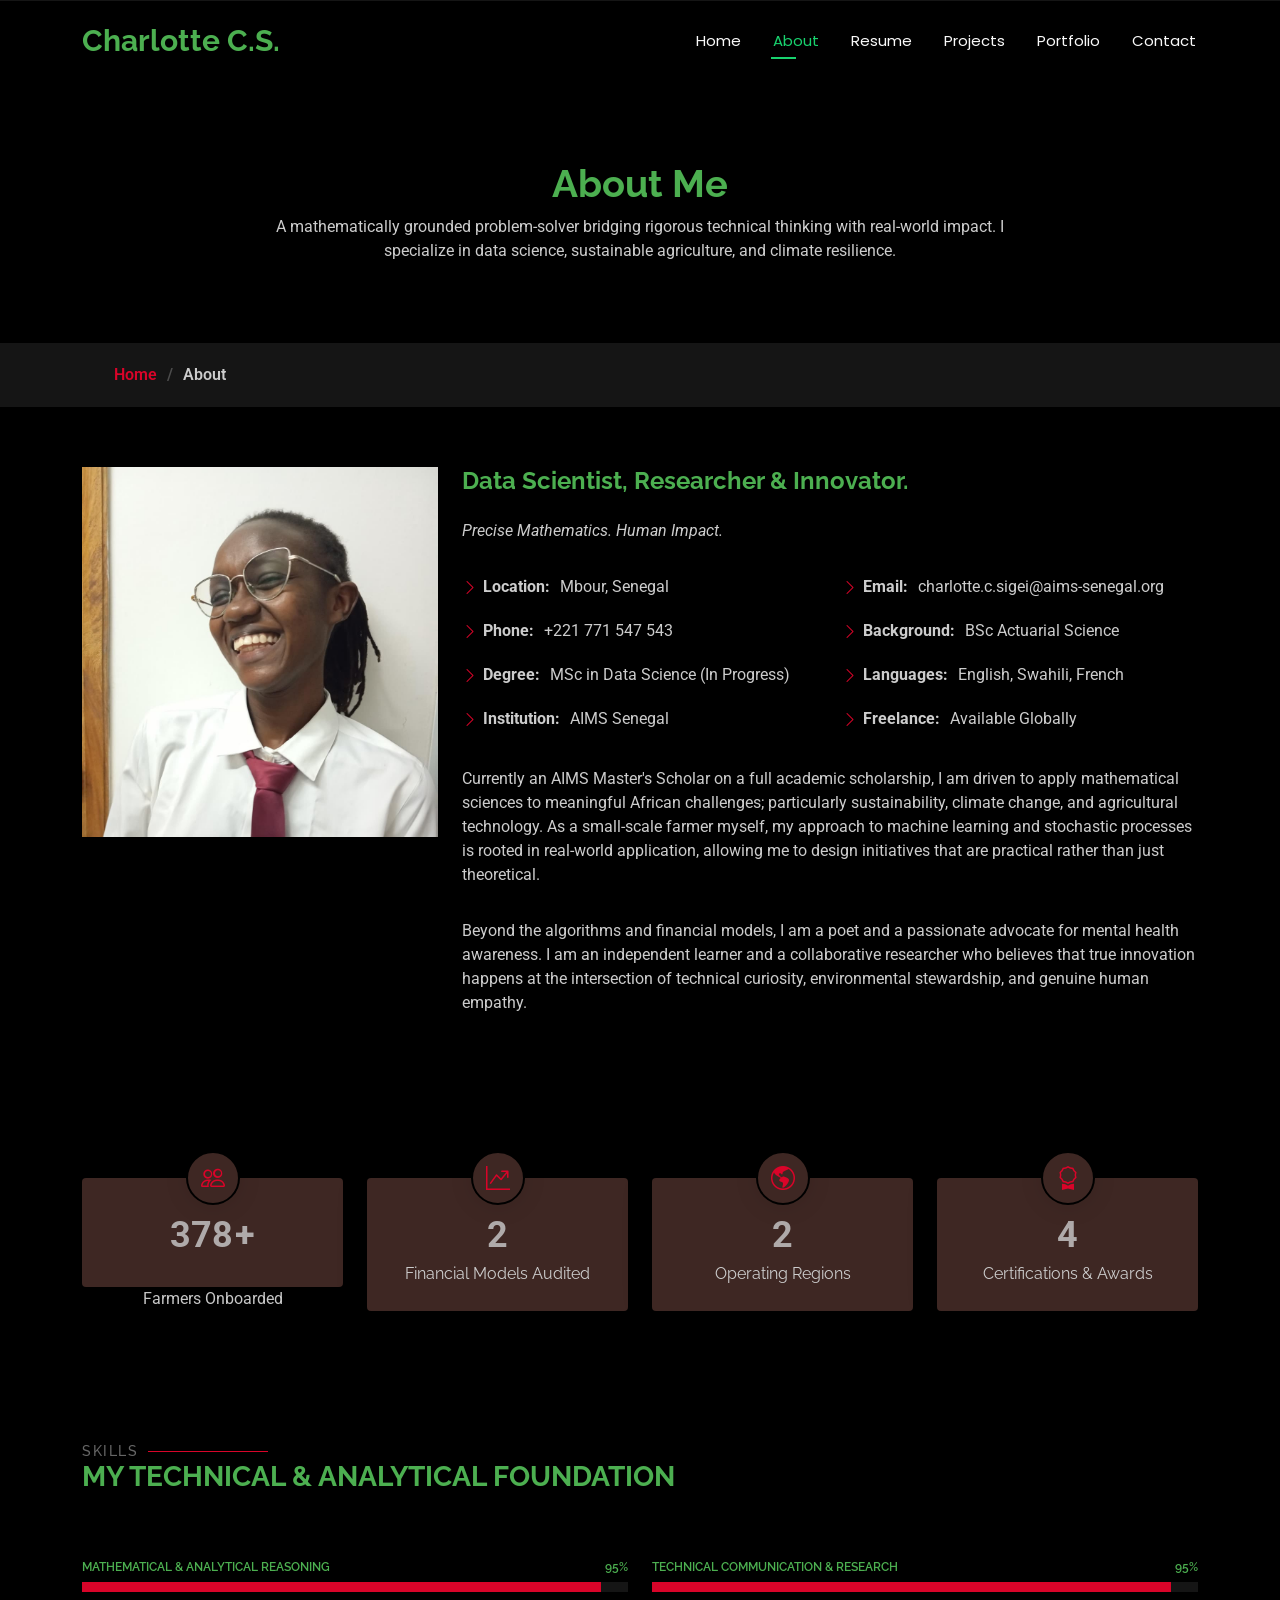
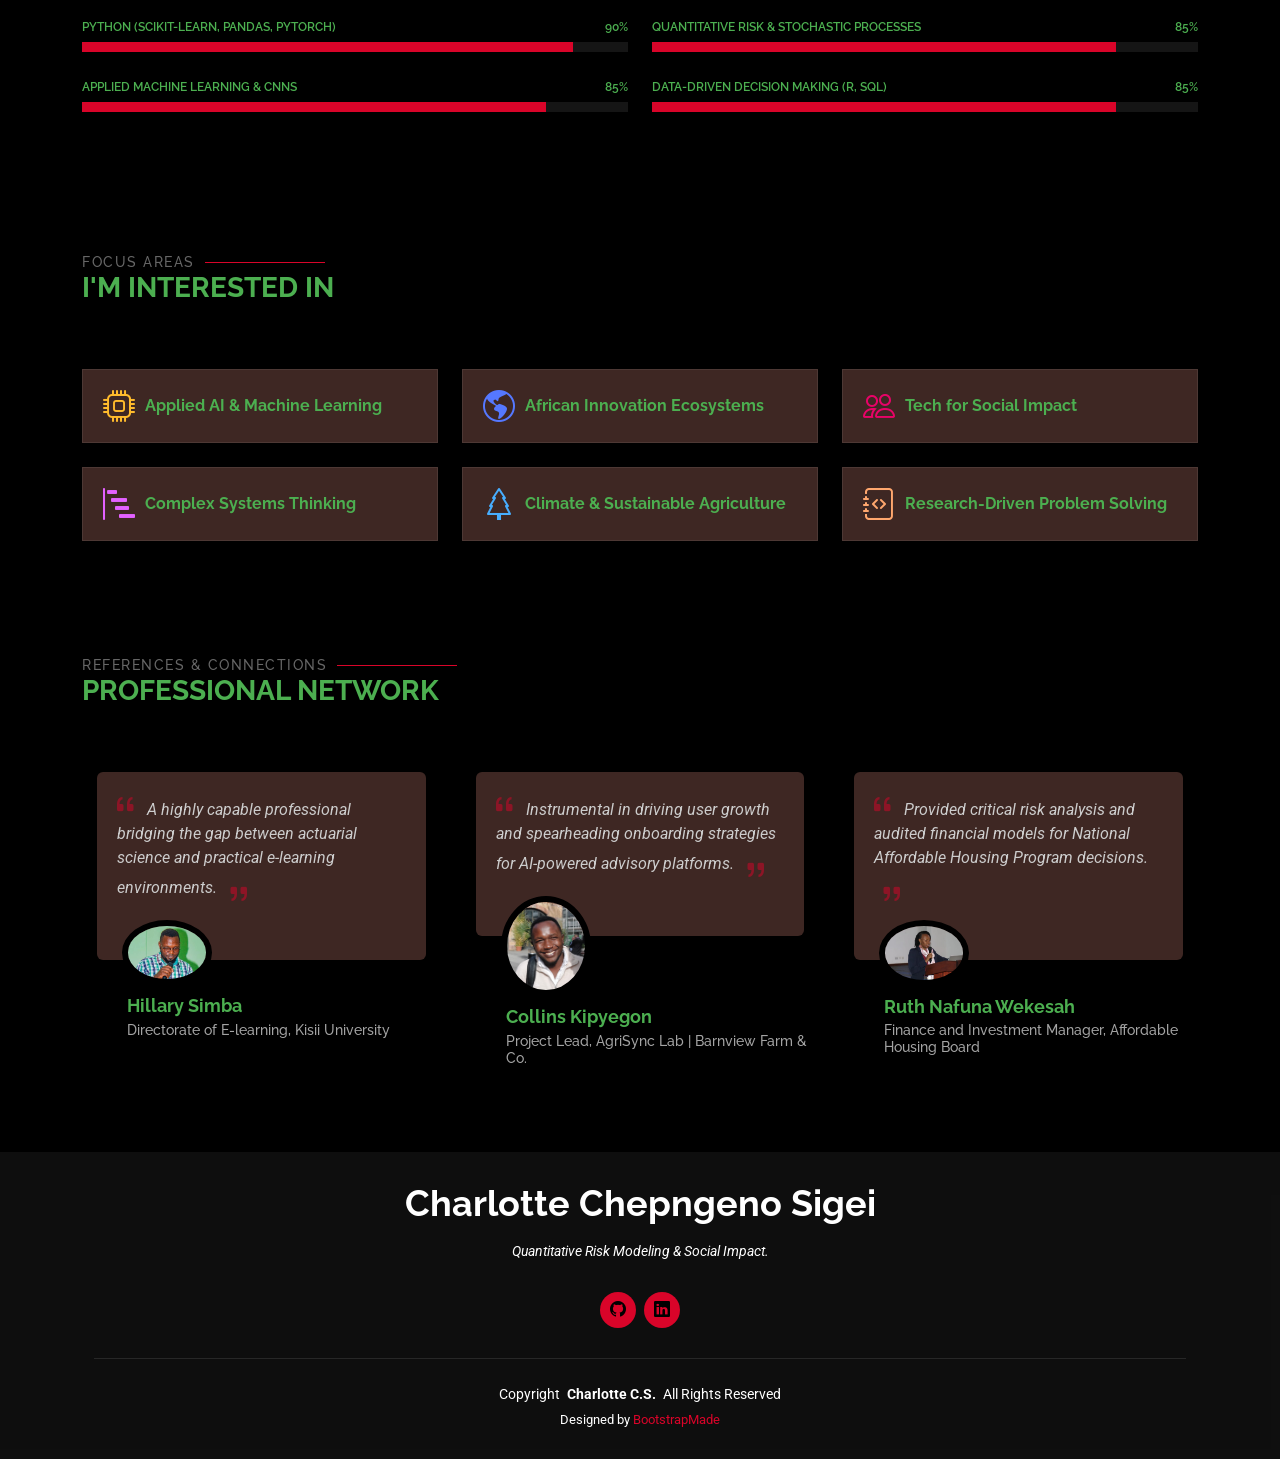
==== commit 500a80e9: "Final portfolio layout and CV updates" ====
--- a/about.html
+++ b/about.html
@@ -56,7 +56,7 @@
           <div class="row d-flex justify-content-center text-center">
             <div class="col-lg-8">
               <h1>About Me</h1>
-              <p class="mb-0">A creative problem solver dedicated to leveraging data for sustainable development. I specialize in the intersection of Quantitative Risk Modeling and Social Impact.</p>
+              <p class="mb-0">A mathematically grounded problem-solver bridging rigorous technical thinking with real-world impact. I specialize in data science, sustainable agriculture, and climate resilience.</p>
             </div>
           </div>
         </div>
@@ -69,7 +69,9 @@
           </ol>
         </div>
       </nav>
-    </div><section id="about" class="about section">
+    </div>
+
+    <section id="about" class="about section">
 
       <div class="container" data-aos="fade-up" data-aos-delay="100">
 
@@ -78,9 +80,9 @@
             <img src="assets/img/profile.jpeg" class="img-fluid" alt="Charlotte Chepngeno Sigei">
           </div>
           <div class="col-lg-8 content">
-            <h2>Data Scientist &amp; Quantitative Risk Analyst.</h2>
+            <h2>Data Scientist, Researcher &amp; Innovator.</h2>
             <p class="fst-italic py-3">
-              Expert in applying statistical learning theory and machine learning to financial and development challenges.
+              Precise Mathematics. Human Impact.
             </p>
             <div class="row">
               <div class="col-lg-6">
@@ -101,14 +103,19 @@
               </div>
             </div>
             <p class="py-3">
-              Currently an AIMS Master's Scholar on a full academic scholarship for excellence in mathematical sciences. I have a proven track record of driving business growth for agri-tech startups and auditing national financial models for affordable housing. My work is focused on Machine Learning, Stochastic Processes, Optimization, and Reproducible Research.
+              Currently an AIMS Master's Scholar on a full academic scholarship, I am driven to apply mathematical sciences to meaningful African challenges; particularly sustainability, climate change, and agricultural technology. As a small-scale farmer myself, my approach to machine learning and stochastic processes is rooted in real-world application, allowing me to design initiatives that are practical rather than just theoretical.
             </p>
-          </div>
-        </div>
-
-      </div>
-
-    </section><section id="stats" class="stats section">
+            <p>
+              Beyond the algorithms and financial models, I am a poet and a passionate advocate for mental health awareness. I am an independent learner and a collaborative researcher who believes that true innovation happens at the intersection of technical curiosity, environmental stewardship, and genuine human empathy.
+            </p>
+          </div>
+        </div>
+
+      </div>
+
+    </section>
+
+    <section id="stats" class="stats section">
 
       <div class="container" data-aos="fade-up" data-aos-delay="100">
 
@@ -116,132 +123,169 @@
 
           <div class="col-lg-3 col-md-6 d-flex flex-column align-items-center">
             <i class="bi bi-people"></i>
-            <div class="stats-item">
+            <div class="stats-item d-flex align-items-center justify-content-center">
               <span data-purecounter-start="0" data-purecounter-end="450" data-purecounter-duration="1" class="purecounter"></span>
-              <p>Farmers Onboarded</p>
-            </div>
-          </div><div class="col-lg-3 col-md-6 d-flex flex-column align-items-center">
+              <span style="margin-left: 2px;">+</span>
+            </div>
+            <p class="text-center w-100">Farmers Onboarded</p>
+          </div>
+          
+          <div class="col-lg-3 col-md-6 d-flex flex-column align-items-center">
             <i class="bi bi-graph-up-arrow"></i>
             <div class="stats-item">
               <span data-purecounter-start="0" data-purecounter-end="3" data-purecounter-duration="1" class="purecounter"></span>
               <p>Financial Models Audited</p>
             </div>
-          </div><div class="col-lg-3 col-md-6 d-flex flex-column align-items-center">
+          </div>
+          
+          <div class="col-lg-3 col-md-6 d-flex flex-column align-items-center">
             <i class="bi bi-globe-americas"></i>
             <div class="stats-item">
               <span data-purecounter-start="0" data-purecounter-end="2" data-purecounter-duration="1" class="purecounter"></span>
               <p>Operating Regions</p>
             </div>
-          </div><div class="col-lg-3 col-md-6 d-flex flex-column align-items-center">
+          </div>
+          
+          <div class="col-lg-3 col-md-6 d-flex flex-column align-items-center">
             <i class="bi bi-award"></i>
             <div class="stats-item">
-              <span data-purecounter-start="0" data-purecounter-end="3" data-purecounter-duration="1" class="purecounter"></span>
+              <span data-purecounter-start="0" data-purecounter-end="5" data-purecounter-duration="1" class="purecounter"></span>
               <p>Certifications & Awards</p>
             </div>
-          </div></div>
-
-      </div>
-
-    </section><section id="skills" class="skills section">
+          </div>
+          
+        </div>
+
+      </div>
+
+    </section>
+
+    <section id="skills" class="skills section">
 
       <div class="container section-title" data-aos="fade-up">
         <h2>Skills</h2>
-        <div><span>My Technical</span> <span class="description-title">Toolkit</span></div>
-      </div><div class="container" data-aos="fade-up" data-aos-delay="100">
+        <div><span>My Technical & Analytical</span> <span class="description-title">Foundation</span></div>
+      </div>
+      
+      <div class="container" data-aos="fade-up" data-aos-delay="100">
 
         <div class="row skills-content skills-animation">
 
           <div class="col-lg-6">
-
-            <div class="progress">
-              <span class="skill"><span>Python (Scikit-learn, Pandas, NumPy)</span> <i class="val">95%</i></span>
+            <div class="progress">
+              <span class="skill"><span>Mathematical & Analytical Reasoning</span> <i class="val">95%</i></span>
               <div class="progress-bar-wrap">
                 <div class="progress-bar" role="progressbar" aria-valuenow="95" aria-valuemin="0" aria-valuemax="100"></div>
               </div>
-            </div><div class="progress">
-              <span class="skill"><span>R & SQL</span> <i class="val">90%</i></span>
+            </div>
+            <div class="progress">
+              <span class="skill"><span>Python (Scikit-learn, Pandas, PyTorch)</span> <i class="val">90%</i></span>
               <div class="progress-bar-wrap">
                 <div class="progress-bar" role="progressbar" aria-valuenow="90" aria-valuemin="0" aria-valuemax="100"></div>
               </div>
-            </div><div class="progress">
-              <span class="skill"><span>Machine Learning & Statistical Theory</span> <i class="val">90%</i></span>
-              <div class="progress-bar-wrap">
-                <div class="progress-bar" role="progressbar" aria-valuenow="90" aria-valuemin="0" aria-valuemax="100"></div>
-              </div>
-            </div></div>
+            </div>
+            <div class="progress">
+              <span class="skill"><span>Applied Machine Learning & CNNs</span> <i class="val">85%</i></span>
+              <div class="progress-bar-wrap">
+                <div class="progress-bar" role="progressbar" aria-valuenow="85" aria-valuemin="0" aria-valuemax="100"></div>
+              </div>
+            </div>
+          </div>
 
           <div class="col-lg-6">
-
-            <div class="progress">
-              <span class="skill"><span>Financial Modeling & Actuarial Risk</span> <i class="val">85%</i></span>
+            <div class="progress">
+              <span class="skill"><span>Technical Communication & Research</span> <i class="val">95%</i></span>
+              <div class="progress-bar-wrap">
+                <div class="progress-bar" role="progressbar" aria-valuenow="95" aria-valuemin="0" aria-valuemax="100"></div>
+              </div>
+            </div>
+            <div class="progress">
+              <span class="skill"><span>Quantitative Risk & Stochastic Processes</span> <i class="val">85%</i></span>
               <div class="progress-bar-wrap">
                 <div class="progress-bar" role="progressbar" aria-valuenow="85" aria-valuemin="0" aria-valuemax="100"></div>
               </div>
-            </div><div class="progress">
-              <span class="skill"><span>Stochastic Processes</span> <i class="val">85%</i></span>
+            </div>
+            <div class="progress">
+              <span class="skill"><span>Data-Driven Decision Making (R, SQL)</span> <i class="val">85%</i></span>
               <div class="progress-bar-wrap">
                 <div class="progress-bar" role="progressbar" aria-valuenow="85" aria-valuemin="0" aria-valuemax="100"></div>
               </div>
-            </div><div class="progress">
-              <span class="skill"><span>Power BI & Advanced Excel</span> <i class="val">80%</i></span>
-              <div class="progress-bar-wrap">
-                <div class="progress-bar" role="progressbar" aria-valuenow="80" aria-valuemin="0" aria-valuemax="100"></div>
-              </div>
-            </div></div>
-
-        </div>
-
-      </div>
-
-    </section><section id="interests" class="interests section">
+            </div>
+          </div>
+
+        </div>
+
+      </div>
+
+    </section>
+
+    <section id="interests" class="interests section">
 
       <div class="container section-title" data-aos="fade-up">
         <h2>Focus Areas</h2>
         <div><span>I'm</span> <span class="description-title">interested in</span></div>
-      </div><div class="container">
+      </div>
+      
+      <div class="container">
 
         <div class="row gy-4">
 
-          <div class="col-lg-3 col-md-4" data-aos="fade-up" data-aos-delay="100">
-            <div class="features-item">
-              <i class="bi bi-shield-check" style="color: #ffbb2c;"></i>
-              <h3>Quantitative Risk</h3>
-            </div>
-          </div><div class="col-lg-3 col-md-4" data-aos="fade-up" data-aos-delay="200">
-            <div class="features-item">
-              <i class="bi bi-bar-chart-line" style="color: #5578ff;"></i>
-              <h3>Financial Modeling</h3>
-            </div>
-          </div><div class="col-lg-3 col-md-4" data-aos="fade-up" data-aos-delay="300">
-            <div class="features-item">
-              <i class="bi bi-globe" style="color: #e80368;"></i>
-              <h3>Social Impact</h3>
-            </div>
-          </div><div class="col-lg-3 col-md-4" data-aos="fade-up" data-aos-delay="400">
-            <div class="features-item">
-              <i class="bi bi-house-door" style="color: #e361ff;"></i>
-              <h3>Affordable Housing</h3>
-            </div>
-          </div><div class="col-lg-3 col-md-4" data-aos="fade-up" data-aos-delay="500">
+          <div class="col-lg-4 col-md-6" data-aos="fade-up" data-aos-delay="100">
+            <div class="features-item">
+              <i class="bi bi-cpu" style="color: #ffbb2c;"></i>
+              <h3>Applied AI & Machine Learning</h3>
+            </div>
+          </div>
+          
+          <div class="col-lg-4 col-md-6" data-aos="fade-up" data-aos-delay="200">
+            <div class="features-item">
+              <i class="bi bi-globe-americas" style="color: #5578ff;"></i>
+              <h3>African Innovation Ecosystems</h3>
+            </div>
+          </div>
+          
+          <div class="col-lg-4 col-md-6" data-aos="fade-up" data-aos-delay="300">
+            <div class="features-item">
+              <i class="bi bi-people" style="color: #e80368;"></i>
+              <h3>Tech for Social Impact</h3>
+            </div>
+          </div>
+          
+          <div class="col-lg-4 col-md-6" data-aos="fade-up" data-aos-delay="400">
+            <div class="features-item">
+              <i class="bi bi-bar-chart-steps" style="color: #e361ff;"></i>
+              <h3>Complex Systems Thinking</h3>
+            </div>
+          </div>
+          
+          <div class="col-lg-4 col-md-6" data-aos="fade-up" data-aos-delay="500">
             <div class="features-item">
               <i class="bi bi-tree" style="color: #47aeff;"></i>
-              <h3>Sustainable Agriculture</h3>
-            </div>
-          </div><div class="col-lg-3 col-md-4" data-aos="fade-up" data-aos-delay="600">
-            <div class="features-item">
-              <i class="bi bi-cpu" style="color: #ffa76e;"></i>
-              <h3>Machine Learning</h3>
-            </div>
-          </div></div>
-
-      </div>
-
-    </section><section id="testimonials" class="testimonials section">
+              <h3>Climate & Sustainable Agriculture</h3>
+            </div>
+          </div>
+          
+          <div class="col-lg-4 col-md-6" data-aos="fade-up" data-aos-delay="600">
+            <div class="features-item">
+              <i class="bi bi-journal-code" style="color: #ffa76e;"></i>
+              <h3>Research-Driven Problem Solving</h3>
+            </div>
+          </div>
+          
+        </div>
+
+      </div>
+
+    </section>
+
+    <section id="testimonials" class="testimonials section">
 
       <div class="container section-title" data-aos="fade-up">
         <h2>References & Connections</h2>
         <div><span>Professional</span> <span class="description-title">Network</span></div>
-      </div><div class="container" data-aos="fade-up" data-aos-delay="100">
+      </div>
+      
+      <div class="container" data-aos="fade-up" data-aos-delay="100">
 
         <div class="swiper init-swiper" data-speed="600" data-delay="5000">
           <script type="application/json" class="swiper-config">
@@ -282,7 +326,9 @@
                 <h3>Hillary Simba</h3>
                 <h4>Directorate of E-learning, Kisii University</h4>
               </div>
-            </div><div class="swiper-slide">
+            </div>
+            
+            <div class="swiper-slide">
               <div class="testimonial-item">
                 <p>
                   <i class="bi bi-quote quote-icon-left"></i>
@@ -293,7 +339,9 @@
                 <h3>Collins Kipyegon</h3>
                 <h4>Project Lead, AgriSync Lab | Barnview Farm & Co.</h4>
               </div>
-            </div><div class="swiper-slide">
+            </div>
+            
+            <div class="swiper-slide">
               <div class="testimonial-item">
                 <p>
                   <i class="bi bi-quote quote-icon-left"></i>
@@ -304,13 +352,17 @@
                 <h3>Ruth Nafuna Wekesah</h3>
                 <h4>Finance and Investment Manager, Affordable Housing Board</h4>
               </div>
-            </div></div>
+            </div>
+            
+          </div>
           <div class="swiper-pagination"></div>
         </div>
 
       </div>
 
-    </section></main>
+    </section>
+
+  </main>
 
   <footer id="footer" class="footer dark-background">
     <div class="container">
